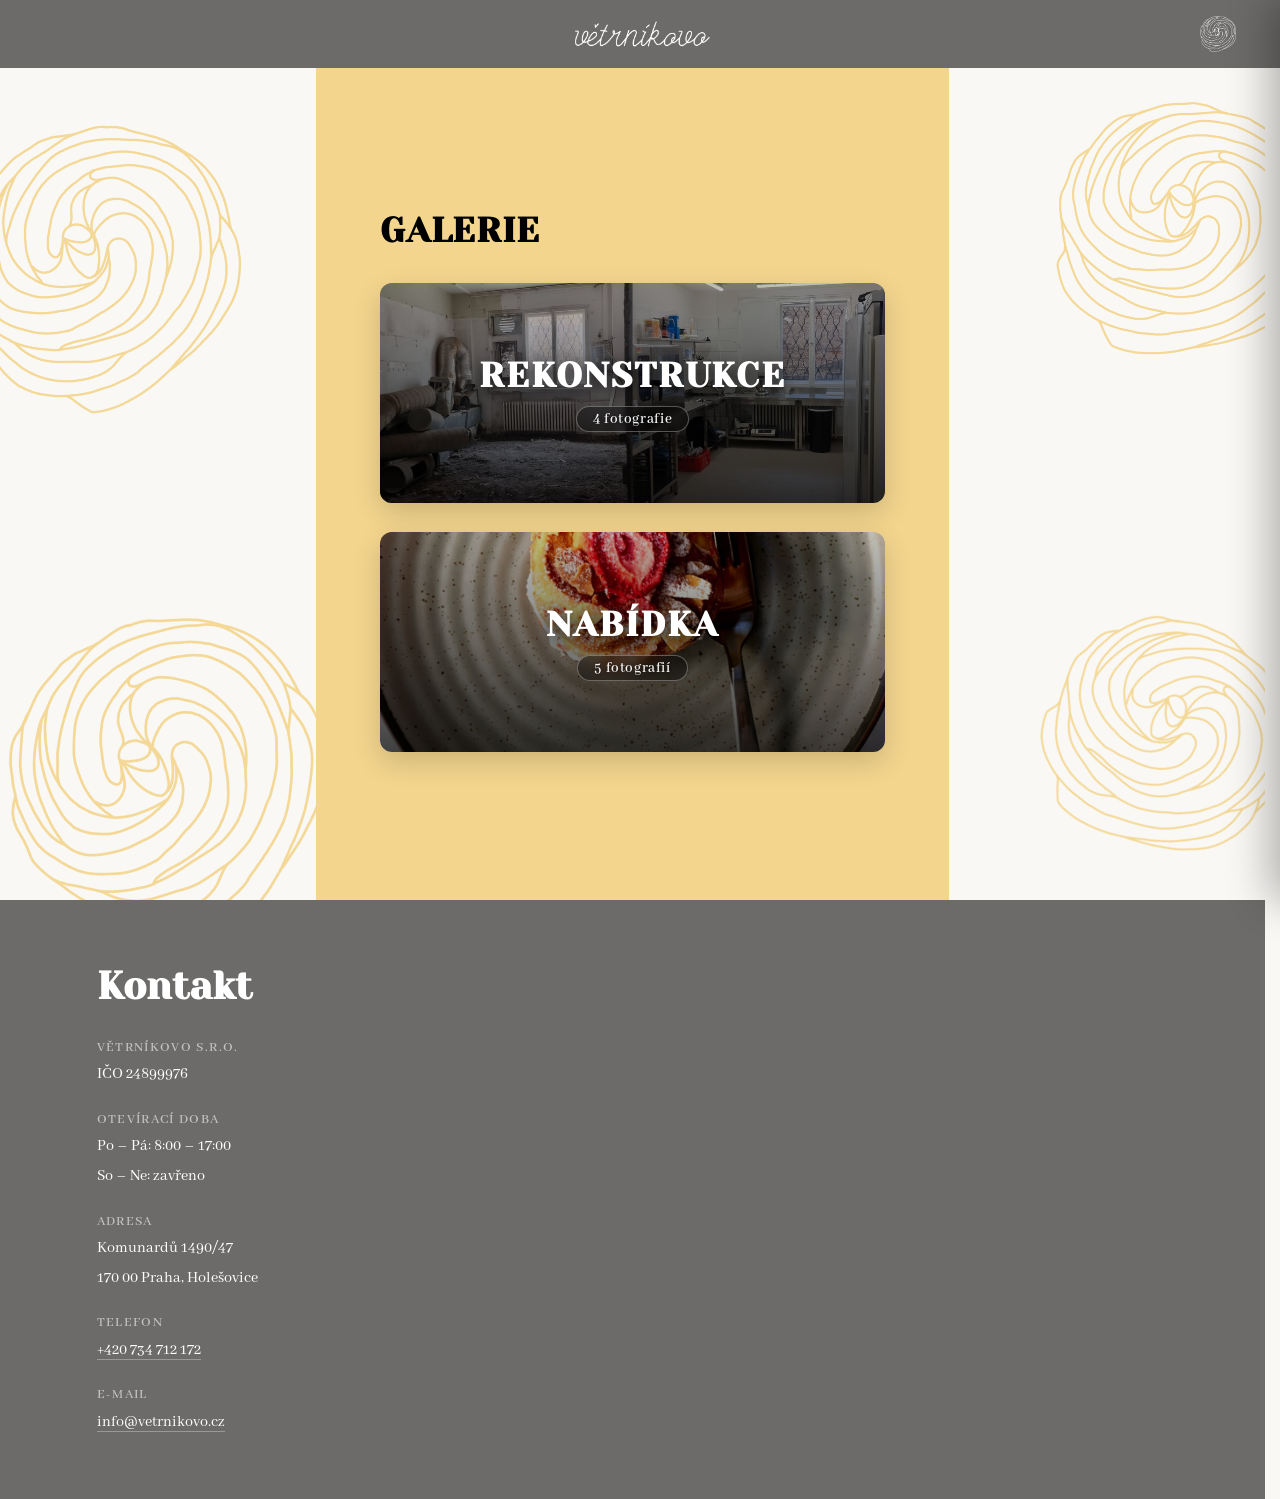
==== galerie.html @ cf52dad6 "galerie" ====
<!DOCTYPE html>
<html lang="cs">

<head>
    <meta charset="UTF-8">
    <meta name="viewport" content="width=device-width, initial-scale=1.0">
    <title>Galerie | Větrníkovo</title>
    <meta name="description" content="Galerie bistro-cukrárny Větrníkovo.">
    <link rel="canonical" href="https://vetrnikovo.cz/galerie">

    <!-- Open Graph / Facebook / WhatsApp -->
    <meta property="og:type" content="website">
    <meta property="og:url" content="https://vetrnikovo.cz/galerie">
    <meta property="og:title" content="Galerie | Větrníkovo">
    <meta property="og:description" content="Galerie bistro-cukrárny Větrníkovo.">
    <meta property="og:image" content="https://vetrnikovo.cz/photos/card.jpg">
    <meta property="og:locale" content="cs_CZ">
    <meta property="og:site_name" content="Větrníkovo">

    <!-- Twitter -->
    <meta name="twitter:card" content="summary_large_image">
    <meta name="twitter:url" content="https://vetrnikovo.cz/galerie">
    <meta name="twitter:title" content="Galerie | Větrníkovo">
    <meta name="twitter:description" content="Galerie bistro-cukrárny Větrníkovo.">
    <meta name="twitter:image" content="https://vetrnikovo.cz/photos/card.jpg">

    <!-- Favicon -->
    <link rel="icon" type="image/png" href="photos/logo-white.png" media="(prefers-color-scheme: dark)">
    <link rel="icon" type="image/png" href="photos/logo-yellow.png" media="(prefers-color-scheme: light)">
    <link rel="icon" type="image/x-icon" href="favicon.ico">
    <link rel="apple-touch-icon" sizes="180x180" href="photos/apple-touch-icon.png">

    <link rel="preconnect" href="https://fonts.googleapis.com">
    <link rel="preconnect" href="https://fonts.gstatic.com" crossorigin>
    <link
        href="https://fonts.googleapis.com/css2?family=Yeseva+One&family=Abhaya+Libre:wght@400;500;600;700&display=swap"
        rel="stylesheet">
    <link rel="stylesheet" href="style.css?v=6">
</head>

<body>

    <!-- Top bar -->
    <header class="top-bar" id="top-bar">
        <div class="top-bar__spacer"></div>
        <a href="/" class="top-bar__logo">
            <img src="photos/vetrnikovo-white.png" alt="Větrníkovo logo" class="top-bar__logo-img">
        </a>
        <button class="hamburger" id="hamburger-btn" aria-label="Otevřít menu" aria-expanded="false">
            <img src="photos/logo-white.png" alt="" class="hamburger__icon">
        </button>
    </header>

    <!-- Overlay -->
    <div class="menu-overlay" id="menu-overlay"></div>

    <!-- Slide-in menu -->
    <nav class="slide-menu" id="slide-menu" aria-label="Hlavní navigace">
        <button class="slide-menu__close" id="menu-close-btn" aria-label="Zavřít menu">
            <span>&times;</span>
        </button>
        <ul class="slide-menu__list">
            <li class="slide-menu__item"><a href="/" class="slide-menu__link">Úvod</a></li>
            <li class="slide-menu__item"><a href="/#eventy" class="slide-menu__link">Eventy</a></li>
            <li class="slide-menu__item"><a href="/o-nas" class="slide-menu__link">O nás</a></li>
            <li class="slide-menu__item"><a href="/galerie" class="slide-menu__link">Galerie</a></li>
            <li class="slide-menu__item"><a href="#kontakt" class="slide-menu__link">Kontakt</a></li>
        </ul>
    </nav>

    <!-- Main content -->
    <main>

        <!-- Story Section -->
        <section class="about-story" id="galerie">
            <!-- Left decorative column -->
            <div class="about-story__side about-story__side--left">
                <img src="photos/logo-yellow-light.png" alt="" class="about-story__deco about-story__deco--1"
                    aria-hidden="true">
                <img src="photos/logo-yellow-light.png" alt="" class="about-story__deco about-story__deco--3"
                    aria-hidden="true">
            </div>

            <!-- Center column -->
            <div class="about-story__center">
                <div class="about-story__content about-story__content--gallery">
                    <h1 class="about-story__heading">Galerie</h1>

                    <div class="gallery-albums">
                        <!-- Album: Rekonstrukce -->
                        <article class="gallery-album" data-album="rekonstrukce" tabindex="0" role="button"
                            aria-label="Otevřít galerii: Rekonstrukce">
                            <div class="gallery-album__media">
                                <img src="photos/rekonstrukce/rekonstrukce-1.jpg" alt="Rekonstrukce"
                                    class="gallery-album__bg" loading="lazy">
                            </div>
                            <div class="gallery-album__overlay"></div>
                            <div class="gallery-album__content">
                                <h2 class="gallery-album__title">Rekonstrukce</h2>
                                <span class="gallery-album__badge">4 fotografie</span>
                            </div>

                            <!-- Fotografie pro lightbox -->
                            <div class="gallery-album__items" hidden>
                                <img src="photos/rekonstrukce/rekonstrukce-1.jpg"
                                    alt="Rekonstrukce kuchyně – před a po">
                                <img src="photos/rekonstrukce/rekonstrukce-2.jpg" alt="Rekonstrukce zázemí – před a po">
                                <img src="photos/rekonstrukce/rekonstrukce-3.jpg"
                                    alt="Rekonstrukce prodejny – před a po">
                                <img src="photos/rekonstrukce/rekonstrukce-4.jpg"
                                    alt="Rekonstrukce interiéru – před a po">
                            </div>
                        </article>

                        <!-- Album: Nabídka -->
                        <article class="gallery-album" data-album="nabidka" tabindex="0" role="button"
                            aria-label="Otevřít galerii: Nabídka">
                            <div class="gallery-album__media">
                                <img src="photos/nabidka/nabidka-1.jpeg" alt="Nabídka větrníků"
                                    class="gallery-album__bg" loading="lazy">
                            </div>
                            <div class="gallery-album__overlay"></div>
                            <div class="gallery-album__content">
                                <h2 class="gallery-album__title">Nabídka</h2>
                                <span class="gallery-album__badge">5 fotografií</span>
                            </div>

                            <!-- Fotografie pro lightbox -->
                            <div class="gallery-album__items" hidden>
                                <img src="photos/nabidka/nabidka-1.jpeg" alt="Jahodový větrník s mandlemi">
                                <img src="photos/nabidka/nabidka-2.jpeg" alt="Větrník s krémovou polevou">
                                <img src="photos/nabidka/nabidka-3.jpeg" alt="Pistáciový a karamelový větrník">
                                <img src="photos/nabidka/nabidka-4.jpeg" alt="Čokoládovo-banánový větrník">
                                <img src="photos/nabidka/nabidka-5.jpeg"
                                    alt="Slaný snídaňový větrník s vejcem a slaninou">
                            </div>
                        </article>
                    </div>
                </div>
            </div>

            <!-- Right decorative column -->
            <div class="about-story__side about-story__side--right">
                <img src="photos/logo-yellow-light.png" alt="" class="about-story__deco about-story__deco--4"
                    aria-hidden="true">
                <img src="photos/logo-yellow-light.png" alt="" class="about-story__deco about-story__deco--6"
                    aria-hidden="true">
            </div>
        </section>

        <!-- Contact section -->
        <section class="contact" id="kontakt">
            <div class="contact__inner">
                <div class="contact__info">
                    <h2 class="contact__title">Kontakt</h2>

                    <div class="contact__block">
                        <h3 class="contact__label">Větrníkovo s.r.o.</h3>
                        <p>IČO 24899976</p>
                    </div>

                    <div class="contact__block">
                        <h3 class="contact__label">Otevírací doba</h3>
                        <p>Po – Pá: 8:00 – 17:00</p>
                        <p>So – Ne: zavřeno</p>
                    </div>

                    <div class="contact__block">
                        <h3 class="contact__label">Adresa</h3>
                        <p>Komunardů 1490/47</p>
                        <p>170 00 Praha, Holešovice</p>
                    </div>

                    <div class="contact__block">
                        <h3 class="contact__label">Telefon</h3>
                        <p><a href="tel:+420734712172" class="contact__link">+420 734 712 172</a></p>
                    </div>

                    <div class="contact__block">
                        <h3 class="contact__label">E-mail</h3>
                        <p><a href="mailto:info@vetrnikovo.cz" class="contact__link">info@vetrnikovo.cz</a></p>
                    </div>
                </div>

                <div class="contact__map">
                    <iframe
                        src="https://www.google.com/maps?q=V%C4%9Btrn%C3%ADkovo,+Komunard%C5%AF+1490/47,+Praha&output=embed"
                        width="100%" height="100%" style="border:0;" allowfullscreen="" loading="lazy"
                        referrerpolicy="no-referrer-when-downgrade" title="Větrníkovo na mapě">
                    </iframe>
                </div>
            </div>
        </section>

    </main>

    <!-- Lightbox Modal -->
    <div class="lightbox" id="lightbox" role="dialog" aria-modal="true" aria-label="Galerie fotografií">
        <button class="lightbox__close" id="lightbox-close" aria-label="Zavřít">&times;</button>
        <button class="lightbox__arrow lightbox__arrow--prev" id="lightbox-prev" aria-label="Předchozí">&#8249;</button>
        <div class="lightbox__content">
            <div class="lightbox__stage">
                <img class="lightbox__img" id="lightbox-img" src="" alt="">
            </div>
            <div class="lightbox__thumbs" id="lightbox-thumbs" aria-label="Miniatury fotek v galerii"></div>
        </div>
        <button class="lightbox__arrow lightbox__arrow--next" id="lightbox-next" aria-label="Další">&#8250;</button>
    </div>

    <script src="main.js" defer></script>
</body>

</html>
---- style.css ----
/* ===========================
   Reset & Base
   =========================== */
*,
*::before,
*::after {
    margin: 0;
    padding: 0;
    box-sizing: border-box;
}

html {
    scroll-behavior: smooth;
    scrollbar-gutter: stable;
}

body {
    font-family: 'Abhaya Libre', serif;
    color: #000000;
    background-color: #faf8f5;
    overflow-x: hidden;
}

/* ===========================
   Top Bar
   =========================== */
.top-bar {
    position: fixed;
    top: 0;
    left: 0;
    width: 100%;
    z-index: 100;
    display: flex;
    align-items: center;
    justify-content: space-between;
    padding: 12px 40px;
    background-color: #6C6B69;
    transition: background-color 0.3s ease;
}

.top-bar__spacer {
    width: 44px;
    flex-shrink: 0;
}

.top-bar__logo {
    display: flex;
    align-items: center;
    text-decoration: none;
}

.top-bar__logo-img {
    height: 36px;
    width: auto;
    transition: opacity 0.3s ease;
}

.top-bar__logo-img:hover {
    opacity: 0.85;
}

/* ===========================
   Hamburger Button (icon)
   =========================== */
.hamburger {
    background: none;
    border: none;
    cursor: pointer;
    display: flex;
    align-items: center;
    justify-content: center;
    padding: 4px;
    z-index: 110;
    transition: transform 0.3s ease, opacity 0.3s ease;
}

.hamburger:hover {
    transform: scale(1.08);
    opacity: 0.85;
}

.hamburger__icon {
    height: 36px;
    width: auto;
    display: block;
    filter: brightness(0) invert(1);
}

/* ===========================
   Menu Overlay
   =========================== */
.menu-overlay {
    position: fixed;
    inset: 0;
    background: rgba(0, 0, 0, 0.5);
    backdrop-filter: blur(4px);
    -webkit-backdrop-filter: blur(4px);
    z-index: 150;
    opacity: 0;
    visibility: hidden;
    transition: opacity 0.4s ease, visibility 0.4s ease;
}

.menu-overlay.is-visible {
    opacity: 1;
    visibility: visible;
}

/* ===========================
   Slide Menu
   =========================== */
.slide-menu {
    position: fixed;
    top: 0;
    right: 0;
    width: 380px;
    max-width: 85vw;
    height: 100vh;
    height: 100dvh;
    z-index: 200;
    background: linear-gradient(160deg, #1a1a1a 0%, #2a2218 100%);
    transform: translateX(100%);
    transition: transform 0.45s cubic-bezier(0.4, 0, 0.2, 1);
    display: flex;
    flex-direction: column;
    justify-content: center;
    padding: 80px 50px;
    box-shadow: -10px 0 40px rgba(0, 0, 0, 0.3);
}

.slide-menu.is-open {
    transform: translateX(0);
}

/* Close button */
.slide-menu__close {
    position: absolute;
    top: 24px;
    right: 28px;
    background: none;
    border: none;
    cursor: pointer;
    color: rgba(255, 255, 255, 0.6);
    font-size: 32px;
    line-height: 1;
    padding: 8px;
    transition: color 0.3s ease, transform 0.3s ease;
}

.slide-menu__close:hover {
    color: #d4a843;
    transform: rotate(90deg);
}

/* Menu list */
.slide-menu__list {
    list-style: none;
    display: flex;
    flex-direction: column;
    gap: 8px;
}

.slide-menu__item {
    overflow: hidden;
}

.slide-menu__link {
    display: block;
    font-family: 'Yeseva One', serif;
    font-size: 1.6rem;
    font-weight: 600;
    color: rgba(255, 255, 255, 0.85);
    text-decoration: none;
    padding: 12px 0;
    position: relative;
    transition: color 0.3s ease, transform 0.3s ease;
}

.slide-menu__link::after {
    content: '';
    position: absolute;
    bottom: 4px;
    left: 0;
    width: 0;
    height: 2px;
    background: linear-gradient(90deg, #d4a843, #e8c66a);
    transition: width 0.4s cubic-bezier(0.4, 0, 0.2, 1);
}

.slide-menu__link:hover {
    color: #d4a843;
    transform: translateX(8px);
}

.slide-menu__link:hover::after {
    width: 40px;
}

/* Staggered animation for menu items */
.slide-menu.is-open .slide-menu__item:nth-child(1) .slide-menu__link {
    animation: slideIn 0.4s 0.1s both;
}

.slide-menu.is-open .slide-menu__item:nth-child(2) .slide-menu__link {
    animation: slideIn 0.4s 0.17s both;
}

.slide-menu.is-open .slide-menu__item:nth-child(3) .slide-menu__link {
    animation: slideIn 0.4s 0.24s both;
}

.slide-menu.is-open .slide-menu__item:nth-child(4) .slide-menu__link {
    animation: slideIn 0.4s 0.31s both;
}

.slide-menu.is-open .slide-menu__item:nth-child(5) .slide-menu__link {
    animation: slideIn 0.4s 0.38s both;
}

@keyframes slideIn {
    from {
        opacity: 0;
        transform: translateX(30px);
    }

    to {
        opacity: 1;
        transform: translateX(0);
    }
}

/* ===========================
   Hero Section
   =========================== */
.hero {
    position: relative;
    width: 100%;
    height: 100vh;
    height: 100dvh;
    display: flex;
    align-items: center;
    justify-content: center;
    background-image: url('photos/background.jpg');
    background-size: cover;
    background-position: center;
    background-repeat: no-repeat;
    overflow: hidden;
}

/* Subtle dark overlay for better contrast */
.hero::before {
    content: '';
    position: absolute;
    inset: 0;
    background: radial-gradient(ellipse at center, rgba(0, 0, 0, 0.15) 0%, rgba(0, 0, 0, 0.35) 100%);
    z-index: 1;
}

.hero__title {
    margin: 0;
    padding: 0;
    display: contents;
}

/* Accessibility / SEO screen-reader only utility */
.sr-only {
    position: absolute;
    width: 1px;
    height: 1px;
    padding: 0;
    margin: -1px;
    overflow: hidden;
    clip: rect(0, 0, 0, 0);
    white-space: nowrap;
    border: 0;
}

.hero__logo {
    position: relative;
    z-index: 2;
    width: clamp(292px, 49vw, 648px);
    height: auto;
    filter: drop-shadow(0 4px 20px rgba(0, 0, 0, 0.25));
    animation: fadeInScale 1.2s cubic-bezier(0.4, 0, 0.2, 1) both;
}

@keyframes fadeInScale {
    from {
        opacity: 0;
        transform: scale(0.9);
    }

    to {
        opacity: 1;
        transform: scale(1);
    }
}

/* ===========================
   Ticker Strip
   =========================== */
.ticker {
    background-color: #6C6B69;
    overflow: hidden;
    white-space: nowrap;
    padding: 12px 0;
}

.ticker__track {
    display: inline-flex;
    animation: tickerScroll 20s linear infinite;
}

.ticker__text {
    font-family: 'Abhaya Libre', serif;
    font-weight: 500;
    font-size: 0.95rem;
    letter-spacing: 0.15em;
    color: #fff;
    padding: 0 3rem;
}

@keyframes tickerScroll {
    from {
        transform: translateX(0);
    }

    to {
        transform: translateX(-50%);
    }
}

/* ===========================
   Duo Section (Eventy & O nás)
   =========================== */
.duo-section {
    width: 100%;
    height: 100vh;
    height: 100dvh;
    display: flex;
    flex-direction: column;
}

.duo-section__row {
    flex: 1;
    display: flex;
    min-height: 0;
}

.duo-section__text {
    flex: 0 0 50%;
    width: 50%;
    display: flex;
    flex-direction: column;
    justify-content: center;
    padding: 3rem 4rem;
    background-color: #faf8f5;
    position: relative;
    overflow: hidden;
}

.duo-section__bg-logo {
    position: absolute;
    pointer-events: none;
    z-index: 1;
    user-select: none;
    opacity: 0.95;
}

/* Eventy: v horním levém rohu, kouká ven z horního i levého okraje obrazovky */
.duo-section__bg-logo--eventy {
    width: 380px;
    height: auto;
    top: -70px;
    left: -80px;
    transform: rotate(-15deg);
}

/* O nás: v pravém dolním rohu, zakrytá dole sekcí kontakt a kouká z pravého okraje */
.duo-section__bg-logo--onas {
    width: 440px;
    height: auto;
    bottom: -110px;
    right: -60px;
    transform: rotate(38deg);
}

.duo-section__title {
    font-family: 'Yeseva One', serif;
    font-size: 2.8rem;
    font-weight: 700;
    color: #000000;
    margin-bottom: 1rem;
    position: relative;
    z-index: 2;
}

.duo-section__subtitle {
    font-family: 'Abhaya Libre', serif;
    font-size: 1.05rem;
    font-weight: 400;
    line-height: 1.7;
    color: #000000;
    max-width: 420px;
    position: relative;
    z-index: 2;
}

.duo-section__btn {
    display: inline-block;
    align-self: flex-start;
    margin-top: 2rem;
    padding: 12px 32px;
    font-family: 'Abhaya Libre', serif;
    font-size: 0.95rem;
    font-weight: 500;
    letter-spacing: 0.04em;
    color: #000000;
    background-color: transparent;
    border: 1.5px solid #000000;
    border-radius: 50px;
    text-decoration: none;
    position: relative;
    z-index: 2;
    transition: all 0.35s cubic-bezier(0.4, 0, 0.2, 1);
    cursor: pointer;
}

.duo-section__btn:hover {
    background-color: #6C6B69;
    border-color: #6C6B69;
    color: #ffffff;
    transform: translateY(-2px);
    box-shadow: 0 6px 20px rgba(108, 107, 105, 0.25);
}

.duo-section__image {
    flex: 0 0 50%;
    width: 50%;
    overflow: hidden;
    min-height: 0;
}

.duo-section__image img {
    width: 100%;
    height: 100%;
    object-fit: cover;
    display: block;
    transition: transform 0.6s ease;
}

.duo-section__image img:hover {
    transform: scale(1.03);
}

/* ===========================
   Contact Section
   =========================== */
.contact {
    background-color: #6C6B69;
    color: #fff;
    padding: 4rem 0;
}

.contact__inner {
    display: flex;
    gap: 3rem;
    max-width: 1200px;
    margin: 0 auto;
    padding: 0 4rem;
}

.contact__info {
    flex: 1;
    display: flex;
    flex-direction: column;
    gap: 1.5rem;
}

.contact__title {
    font-family: 'Yeseva One', serif;
    font-size: 2.4rem;
    font-weight: 700;
    margin-bottom: 0.5rem;
}

.contact__block {
    display: flex;
    flex-direction: column;
    gap: 0.25rem;
}

.contact__label {
    font-family: 'Abhaya Libre', serif;
    font-size: 0.85rem;
    font-weight: 500;
    letter-spacing: 0.1em;
    text-transform: uppercase;
    color: rgba(255, 255, 255, 0.6);
    margin-bottom: 0.15rem;
}

.contact__block p {
    font-family: 'Abhaya Libre', serif;
    font-size: 1rem;
    font-weight: 300;
    line-height: 1.6;
    color: #fff;
}

.contact__link {
    color: #fff;
    text-decoration: none;
    border-bottom: 1px solid rgba(255, 255, 255, 0.3);
    transition: border-color 0.3s ease;
}

.contact__link:hover {
    border-color: #fff;
}

.contact__map {
    flex: 1;
    min-height: 400px;
    border-radius: 8px;
    overflow: hidden;
}

.contact__map iframe {
    display: block;
    border-radius: 8px;
}

/* ===========================
   About Story Section (O nás page)
   =========================== */
.about-story {
    display: flex;
    width: 100%;
    min-height: 100vh;
    padding-top: 60px;
    /* space for fixed top-bar */
}

.about-story__side {
    flex: 0 0 25%;
    width: 25%;
    background-color: #faf8f5;
    position: relative;
    overflow: hidden;
}

.about-story__center {
    flex: 0 0 50%;
    width: 50%;
    background-color: #F3D58D;
    display: flex;
    align-items: center;
    justify-content: center;
    padding: 5rem 4rem;
}

.about-story__content {
    max-width: 540px;
}

.about-story__heading {
    font-family: 'Yeseva One', serif;
    font-size: 2.2rem;
    font-weight: 700;
    color: #000000;
    margin-bottom: 1.2rem;
    line-height: 1.3;
    text-transform: uppercase;
    letter-spacing: 0.02em;
}

.about-story__heading--sub {
    font-size: 1.6rem;
    margin-top: 2.5rem;
    text-transform: uppercase;
}

.about-story__text {
    font-family: 'Abhaya Libre', serif;
    font-size: 1rem;
    font-weight: 400;
    line-height: 1.8;
    color: #000000;
}

.about-story__cta {
    display: flex;
    justify-content: center;
    margin-top: 2.5rem;
}

.about-story__btn {
    display: inline-flex;
    align-items: center;
    gap: 0.6rem;
    padding: 13px 34px;
    font-family: 'Abhaya Libre', serif;
    font-size: 1.05rem;
    font-weight: 600;
    letter-spacing: 0.04em;
    color: #000000;
    background-color: transparent;
    border: 1.5px solid #000000;
    border-radius: 50px;
    text-decoration: none;
    transition: all 0.35s cubic-bezier(0.4, 0, 0.2, 1);
    cursor: pointer;
}

.about-story__btn:hover {
    background-color: #6C6B69;
    border-color: #6C6B69;
    color: #ffffff;
    transform: translateY(-2px);
    box-shadow: 0 6px 20px rgba(108, 107, 105, 0.25);
}

/* Decorative scattered logos */
.about-story__deco {
    position: absolute;
    pointer-events: none;
    user-select: none;
    opacity: 0.9;
    z-index: 1;
}

/* Left column logos */
.about-story__deco--1 {
    width: 280px;
    height: auto;
    top: 8%;
    left: -40px;
    transform: rotate(-18deg);
}

.about-story__deco--2 {
    width: 220px;
    height: auto;
    top: 48%;
    right: -30px;
    transform: rotate(25deg);
}

.about-story__deco--3 {
    width: 320px;
    height: auto;
    bottom: -40px;
    left: 10px;
    transform: rotate(-35deg);
}

/* Right column logos */
.about-story__deco--4 {
    width: 260px;
    height: auto;
    top: 5%;
    right: -50px;
    transform: rotate(12deg);
}

.about-story__deco--5 {
    width: 300px;
    height: auto;
    top: 45%;
    left: -60px;
    transform: rotate(-22deg);
}

.about-story__deco--6 {
    width: 240px;
    height: auto;
    bottom: 5%;
    right: -20px;
    transform: rotate(38deg);
}

/* ===========================
   Gallery Page Albums (Galerie page)
   =========================== */
.about-story__content--gallery {
    width: 100%;
    max-width: 560px;
}

.gallery-albums {
    display: flex;
    flex-direction: column;
    gap: 1.8rem;
    margin-top: 1.8rem;
    width: 100%;
}

.gallery-album {
    position: relative;
    width: 100%;
    height: 220px;
    border-radius: 12px;
    overflow: hidden;
    cursor: pointer;
    box-shadow: 0 10px 28px rgba(0, 0, 0, 0.16);
    transition: transform 0.4s cubic-bezier(0.22, 1, 0.36, 1), box-shadow 0.4s ease;
    user-select: none;
    outline: none;
    display: block;
}

.gallery-album:hover,
.gallery-album:focus-visible {
    transform: translateY(-4px) scale(1.01);
    box-shadow: 0 16px 36px rgba(0, 0, 0, 0.26);
}

.gallery-album:focus-visible {
    box-shadow: 0 0 0 3px #ffffff, 0 16px 36px rgba(0, 0, 0, 0.3);
}

.gallery-album__media {
    position: absolute;
    inset: 0;
    width: 100%;
    height: 100%;
    overflow: hidden;
}

.gallery-album__bg {
    width: 100%;
    height: 100%;
    object-fit: cover;
    object-position: center;
    display: block;
    transition: transform 0.6s cubic-bezier(0.22, 1, 0.36, 1);
}

.gallery-album:hover .gallery-album__bg,
.gallery-album:focus-visible .gallery-album__bg {
    transform: scale(1.08);
}

.gallery-album__overlay {
    position: absolute;
    inset: 0;
    background: linear-gradient(
        180deg,
        rgba(0, 0, 0, 0.25) 0%,
        rgba(0, 0, 0, 0.55) 60%,
        rgba(0, 0, 0, 0.75) 100%
    );
    transition: background 0.35s ease;
}

.gallery-album:hover .gallery-album__overlay,
.gallery-album:focus-visible .gallery-album__overlay {
    background: linear-gradient(
        180deg,
        rgba(0, 0, 0, 0.15) 0%,
        rgba(0, 0, 0, 0.45) 55%,
        rgba(0, 0, 0, 0.8) 100%
    );
}

.gallery-album__content {
    position: absolute;
    inset: 0;
    display: flex;
    flex-direction: column;
    align-items: center;
    justify-content: center;
    padding: 1.5rem;
    text-align: center;
    z-index: 2;
    gap: 0.6rem;
}

.gallery-album__title {
    font-family: 'Yeseva One', serif;
    font-size: 2.2rem;
    font-weight: 700;
    color: #ffffff;
    text-transform: uppercase;
    letter-spacing: 0.05em;
    line-height: 1.2;
    margin: 0;
    text-shadow: 0 3px 16px rgba(0, 0, 0, 0.8);
    transition: transform 0.35s ease;
}

.gallery-album:hover .gallery-album__title {
    transform: scale(1.04);
}

.gallery-album__badge {
    display: inline-block;
    font-family: 'Abhaya Libre', serif;
    font-size: 0.95rem;
    font-weight: 600;
    color: rgba(255, 255, 255, 0.95);
    background: rgba(0, 0, 0, 0.4);
    backdrop-filter: blur(4px);
    -webkit-backdrop-filter: blur(4px);
    border: 1px solid rgba(255, 255, 255, 0.3);
    padding: 3px 16px;
    border-radius: 20px;
    letter-spacing: 0.04em;
    text-shadow: 0 1px 4px rgba(0, 0, 0, 0.5);
    transition: background 0.3s ease, border-color 0.3s ease;
}

.gallery-album:hover .gallery-album__badge {
    background: rgba(255, 255, 255, 0.25);
    border-color: rgba(255, 255, 255, 0.65);
}

/* ===========================
   About Gallery Section (O nás page)
   =========================== */
.about-gallery {
    background-color: #6C6B69;
    padding: 4rem 1.5rem;
}

.about-gallery__grid {
    display: flex;
    gap: 1.5rem;
}

.about-gallery__item {
    flex: 1;
    overflow: hidden;
    cursor: pointer;
}

.about-gallery__item img {
    width: 100%;
    height: 100%;
    object-fit: cover;
    display: block;
    transition: transform 0.5s ease;
}

.about-gallery__item img:hover {
    transform: scale(1.04);
}

/* ===========================
   Lightbox Modal
   =========================== */
.lightbox {
    position: fixed;
    inset: 0;
    z-index: 500;
    background: rgba(0, 0, 0, 0.92);
    display: flex;
    align-items: center;
    justify-content: center;
    opacity: 0;
    visibility: hidden;
    transition: opacity 0.35s ease, visibility 0.35s ease;
    overflow: hidden;
    overscroll-behavior: contain;
    touch-action: none;
    -webkit-user-select: none;
    user-select: none;
}

.lightbox.is-open {
    opacity: 1;
    visibility: visible;
}

.lightbox__content {
    display: flex;
    flex-direction: column;
    align-items: center;
    justify-content: center;
    gap: 1.25rem;
    max-width: 90vw;
    max-height: 92vh;
    z-index: 505;
    position: relative;
    touch-action: none;
    -webkit-user-select: none;
    user-select: none;
}

.lightbox__stage {
    display: flex;
    align-items: center;
    justify-content: center;
    max-width: 100%;
    max-height: calc(86vh - 90px);
    touch-action: none;
}

.lightbox__img {
    max-width: 82vw;
    max-height: calc(86vh - 90px);
    object-fit: contain;
    display: block;
    border-radius: 4px;
    box-shadow: 0 12px 40px rgba(0, 0, 0, 0.65);
    transition: opacity 0.25s ease;
    touch-action: none;
    -webkit-user-select: none;
    user-select: none;
    -webkit-touch-callout: none;
}

/* Lightbox thumbnail strip */
.lightbox__thumbs {
    display: flex;
    align-items: center;
    justify-content: center;
    gap: 0.75rem;
    padding: 6px 12px;
    max-width: 100%;
    overflow-x: auto;
    overscroll-behavior: contain;
    touch-action: pan-x;
    -webkit-overflow-scrolling: touch;
    scrollbar-width: thin;
    scrollbar-color: rgba(255, 255, 255, 0.3) transparent;
}

.lightbox__thumbs::-webkit-scrollbar {
    height: 4px;
}

.lightbox__thumbs::-webkit-scrollbar-thumb {
    background: rgba(255, 255, 255, 0.3);
    border-radius: 4px;
}

.lightbox__thumb {
    position: relative;
    height: 58px;
    width: auto;
    aspect-ratio: 1 / 1;
    flex: 0 0 auto;
    padding: 0;
    border: 2px solid transparent;
    border-radius: 6px;
    overflow: hidden;
    background: rgba(255, 255, 255, 0.1);
    cursor: pointer;
    opacity: 0.45;
    filter: brightness(0.75);
    transition: opacity 0.25s ease, filter 0.25s ease, border-color 0.25s ease, transform 0.25s ease, box-shadow 0.25s ease;
    outline: none;
    touch-action: manipulation;
    -webkit-tap-highlight-color: transparent;
    -webkit-user-select: none;
    user-select: none;
}

.lightbox__thumb img {
    width: 100%;
    height: 100%;
    object-fit: cover;
    display: block;
    pointer-events: none;
}

.lightbox__thumb:hover {
    opacity: 0.85;
    filter: brightness(0.95);
    transform: translateY(-2px);
    border-color: rgba(255, 255, 255, 0.4);
}

.lightbox__thumb.is-active,
.lightbox__thumb[aria-current="true"] {
    opacity: 1;
    filter: brightness(1);
    border-color: #ffffff;
    box-shadow: 0 0 12px rgba(255, 255, 255, 0.45), 0 4px 12px rgba(0, 0, 0, 0.5);
    transform: scale(1.06);
}

.lightbox__thumb:focus-visible {
    border-color: #ffffff;
    box-shadow: 0 0 0 2px rgba(255, 255, 255, 0.8);
}

.lightbox__close {
    position: absolute;
    top: 24px;
    right: 28px;
    background: none;
    border: none;
    color: rgba(255, 255, 255, 0.7);
    font-size: 36px;
    line-height: 1;
    cursor: pointer;
    padding: 8px;
    transition: color 0.3s ease, transform 0.3s ease;
    z-index: 510;
    touch-action: manipulation;
    -webkit-tap-highlight-color: transparent;
    -webkit-user-select: none;
    user-select: none;
}

.lightbox__close:hover {
    color: #fff;
    transform: scale(1.15);
}

.lightbox__arrow {
    position: absolute;
    top: 50%;
    transform: translateY(-50%);
    background: none;
    border: none;
    color: rgba(255, 255, 255, 0.6);
    font-size: 48px;
    cursor: pointer;
    padding: 16px;
    transition: color 0.3s ease, transform 0.3s ease;
    z-index: 510;
    user-select: none;
    -webkit-user-select: none;
    -webkit-touch-callout: none;
    -webkit-tap-highlight-color: transparent;
    touch-action: manipulation;
}

.lightbox__arrow:hover {
    color: #fff;
}

.lightbox__arrow--prev {
    left: 16px;
}

.lightbox__arrow--prev:hover {
    transform: translateY(-50%) translateX(-4px);
}

.lightbox__arrow--next {
    right: 16px;
}

.lightbox__arrow--next:hover {
    transform: translateY(-50%) translateX(4px);
}

/* ===========================
   Responsive – Mobile
   =========================== */
@media (max-width: 768px) {
    .top-bar {
        padding: 12px 20px;
    }

    .top-bar__logo-img {
        height: 28px;
    }

    .slide-menu {
        width: 100vw;
        max-width: 100vw;
        padding: 80px 36px;
    }

    .slide-menu__link {
        font-size: 1.35rem;
    }

    .hero__logo {
        width: clamp(227px, 81vw, 454px);
    }

    /* Duo section mobile */
    .duo-section {
        height: auto;
    }

    .duo-section__row {
        flex-direction: column;
    }

    /* On mobile: image first, text second for both rows */
    .duo-section__row .duo-section__text {
        order: 2;
    }

    .duo-section__row .duo-section__image {
        order: 1;
    }

    .duo-section__text,
    .duo-section__image {
        flex: 0 0 100%;
        width: 100%;
    }

    .duo-section__image {
        min-height: 250px;
    }

    .duo-section__text {
        padding: 2.5rem 2rem;
    }

    .duo-section__title {
        font-size: 2rem;
    }

    .duo-section__subtitle {
        font-size: 0.95rem;
    }

    .duo-section__bg-logo--eventy {
        width: 250px;
        top: -45px;
        left: -45px;
    }

    .duo-section__bg-logo--onas {
        width: 270px;
        bottom: -65px;
        right: -35px;
    }

    .duo-section__btn {
        margin-top: 1.4rem;
        padding: 10px 26px;
        font-size: 0.88rem;
    }

    /* Contact mobile */
    .contact {
        padding: 3rem 0;
    }

    .contact__inner {
        flex-direction: column;
        padding: 0 2rem;
        gap: 2rem;
    }

    .contact__info {
        gap: 1.2rem;
    }

    .contact__title {
        font-size: 2rem;
        margin-bottom: 0.25rem;
    }

    .contact__label {
        font-size: 0.8rem;
    }

    .contact__block p {
        font-size: 0.95rem;
    }

    .contact__map {
        min-height: 300px;
        border-radius: 6px;
    }

    /* About Story mobile */
    .about-story {
        flex-direction: column;
        padding-top: 60px;
        min-height: auto;
        background-color: #F3D58D;
    }

    .about-story__side {
        display: none;
    }

    .about-story__center {
        flex: 1 1 auto;
        width: 100%;
        padding: 3rem 2rem;
        background-color: #F3D58D;
    }

    .about-story__heading {
        font-size: 1.7rem;
    }

    .about-story__heading--sub {
        font-size: 1.3rem;
        margin-top: 2rem;
    }

    .about-story__text {
        font-size: 0.95rem;
    }

    /* About Gallery mobile */
    .about-gallery {
        padding: 2rem 1.5rem;
    }

    .about-gallery__grid {
        flex-direction: column;
        gap: 1rem;
    }

    /* Lightbox mobile */
    .lightbox {
        padding: 12px;
    }

    .lightbox__content {
        max-width: 95vw;
        max-height: 94vh;
        gap: 0.85rem;
    }

    .lightbox__stage {
        max-height: calc(76vh - 60px);
    }

    .lightbox__img {
        max-width: 92vw;
        max-height: calc(76vh - 60px);
    }

    .lightbox__thumbs {
        gap: 0.5rem;
        padding: 4px 6px;
        max-width: 100%;
    }

    .lightbox__thumb {
        height: 48px;
        width: auto;
    }

    .lightbox__arrow {
        font-size: 38px;
        padding: 8px;
    }

    .lightbox__arrow--prev {
        left: 8px;
    }

    .lightbox__arrow--next {
        right: 8px;
    }

    .lightbox__close {
        top: 14px;
        right: 16px;
        font-size: 32px;
    }

    .gallery-album {
        height: 190px;
    }

    .gallery-album__title {
        font-size: 1.85rem;
    }
}

@media (max-width: 480px) {
    .top-bar {
        padding: 10px 16px;
    }

    .top-bar__logo-img {
        height: 24px;
    }

    .slide-menu {
        padding: 70px 28px;
    }

    .slide-menu__link {
        font-size: 1.2rem;
        padding: 10px 0;
    }

    .duo-section__text {
        padding: 2rem 1.5rem;
    }

    .duo-section__title {
        font-size: 1.7rem;
    }

    .contact {
        padding: 2.5rem 0;
    }

    .contact__inner {
        padding: 0 1.5rem;
        gap: 1.5rem;
    }

    .contact__info {
        gap: 1rem;
    }

    .contact__title {
        font-size: 1.7rem;
    }

    .contact__map {
        min-height: 260px;
    }

    /* About Story small mobile */
    .about-story__center {
        padding: 2.5rem 1.5rem;
    }

    .about-story__heading {
        font-size: 1.5rem;
    }

    .about-story__heading--sub {
        font-size: 1.15rem;
    }

    .lightbox__thumb {
        height: 42px;
        width: auto;
    }

    .gallery-album {
        height: 165px;
    }

    .gallery-album__title {
        font-size: 1.55rem;
    }

    .gallery-album__badge {
        font-size: 0.85rem;
        padding: 2px 12px;
    }
}
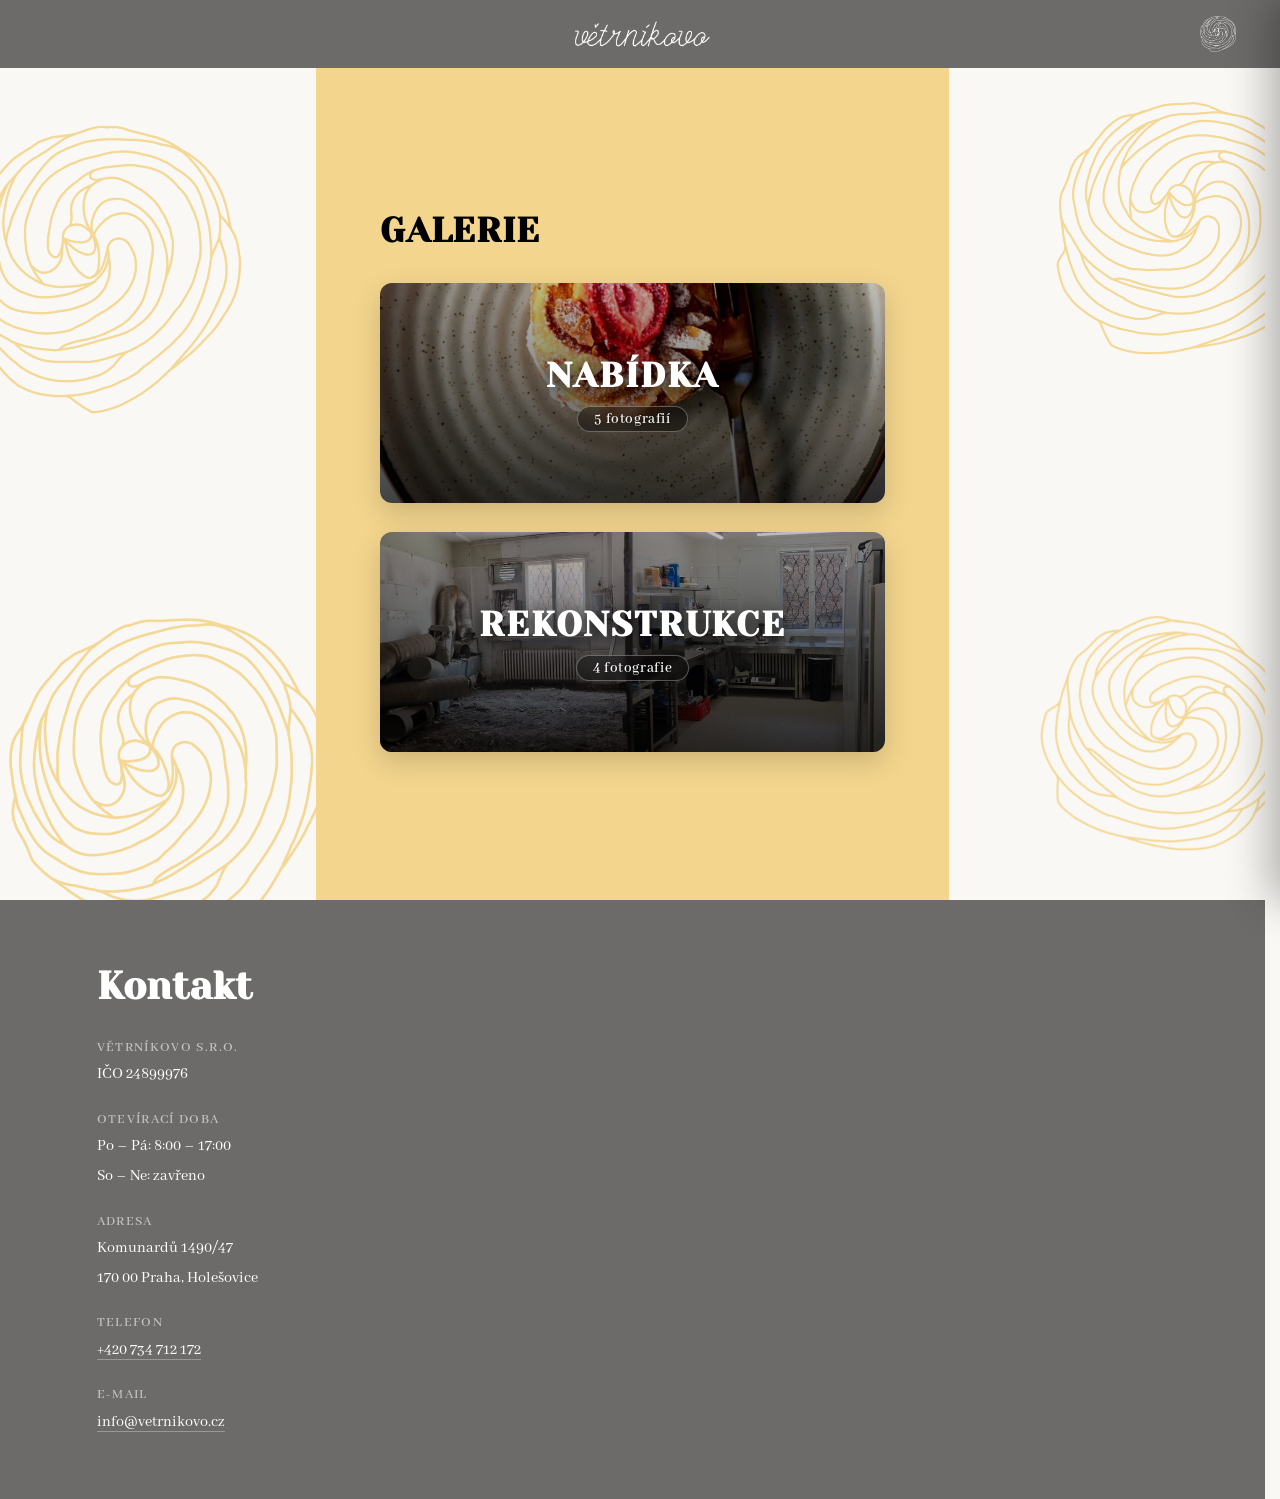
==== commit 6726764b: "automatizace galerie" ====
--- a/galerie.html
+++ b/galerie.html
@@ -86,55 +86,8 @@
                 <div class="about-story__content about-story__content--gallery">
                     <h1 class="about-story__heading">Galerie</h1>
 
-                    <div class="gallery-albums">
-                        <!-- Album: Rekonstrukce -->
-                        <article class="gallery-album" data-album="rekonstrukce" tabindex="0" role="button"
-                            aria-label="Otevřít galerii: Rekonstrukce">
-                            <div class="gallery-album__media">
-                                <img src="photos/rekonstrukce/rekonstrukce-1.jpg" alt="Rekonstrukce"
-                                    class="gallery-album__bg" loading="lazy">
-                            </div>
-                            <div class="gallery-album__overlay"></div>
-                            <div class="gallery-album__content">
-                                <h2 class="gallery-album__title">Rekonstrukce</h2>
-                                <span class="gallery-album__badge">4 fotografie</span>
-                            </div>
-
-                            <!-- Fotografie pro lightbox -->
-                            <div class="gallery-album__items" hidden>
-                                <img src="photos/rekonstrukce/rekonstrukce-1.jpg"
-                                    alt="Rekonstrukce kuchyně – před a po">
-                                <img src="photos/rekonstrukce/rekonstrukce-2.jpg" alt="Rekonstrukce zázemí – před a po">
-                                <img src="photos/rekonstrukce/rekonstrukce-3.jpg"
-                                    alt="Rekonstrukce prodejny – před a po">
-                                <img src="photos/rekonstrukce/rekonstrukce-4.jpg"
-                                    alt="Rekonstrukce interiéru – před a po">
-                            </div>
-                        </article>
-
-                        <!-- Album: Nabídka -->
-                        <article class="gallery-album" data-album="nabidka" tabindex="0" role="button"
-                            aria-label="Otevřít galerii: Nabídka">
-                            <div class="gallery-album__media">
-                                <img src="photos/nabidka/nabidka-1.jpeg" alt="Nabídka větrníků"
-                                    class="gallery-album__bg" loading="lazy">
-                            </div>
-                            <div class="gallery-album__overlay"></div>
-                            <div class="gallery-album__content">
-                                <h2 class="gallery-album__title">Nabídka</h2>
-                                <span class="gallery-album__badge">5 fotografií</span>
-                            </div>
-
-                            <!-- Fotografie pro lightbox -->
-                            <div class="gallery-album__items" hidden>
-                                <img src="photos/nabidka/nabidka-1.jpeg" alt="Jahodový větrník s mandlemi">
-                                <img src="photos/nabidka/nabidka-2.jpeg" alt="Větrník s krémovou polevou">
-                                <img src="photos/nabidka/nabidka-3.jpeg" alt="Pistáciový a karamelový větrník">
-                                <img src="photos/nabidka/nabidka-4.jpeg" alt="Čokoládovo-banánový větrník">
-                                <img src="photos/nabidka/nabidka-5.jpeg"
-                                    alt="Slaný snídaňový větrník s vejcem a slaninou">
-                            </div>
-                        </article>
+                    <div class="gallery-albums" id="gallery-albums">
+                        <!-- Alby se načtou automaticky z photos/gallery.json -->
                     </div>
                 </div>
             </div>
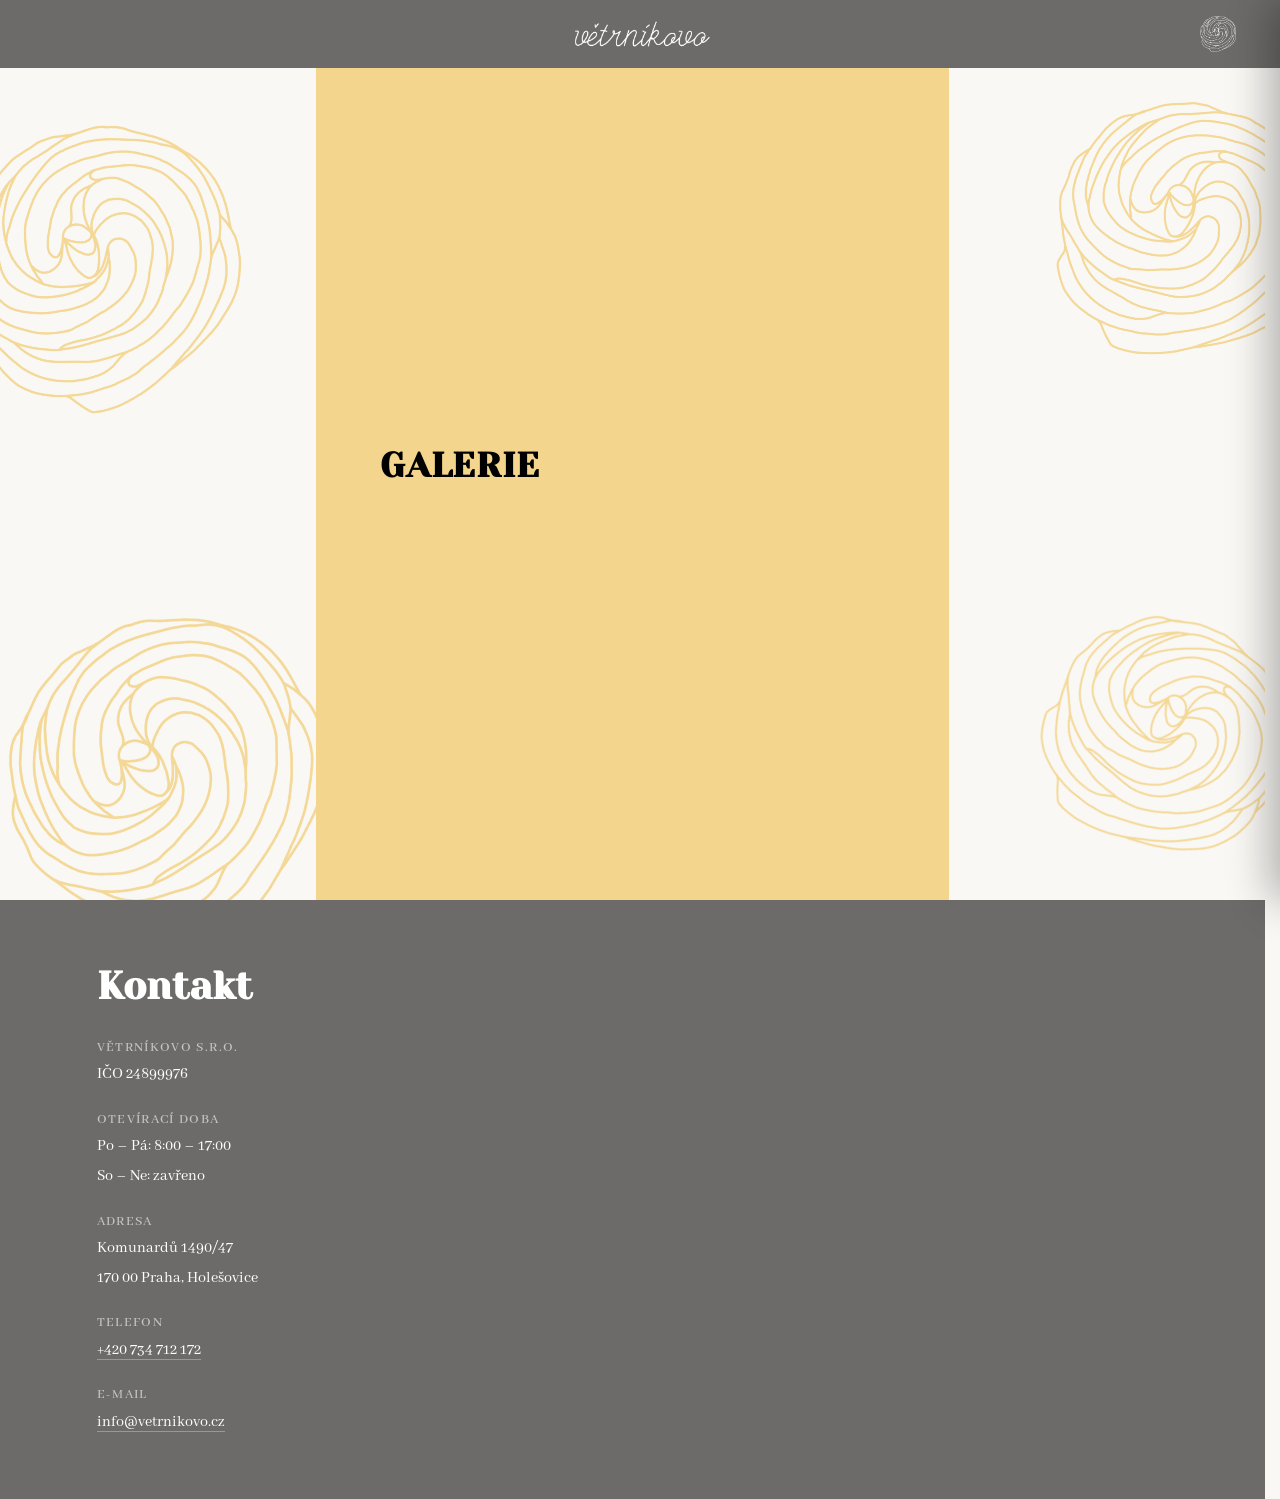
==== commit 27e99c10: "fix" ====
--- a/galerie.html
+++ b/galerie.html
@@ -87,7 +87,9 @@
                     <h1 class="about-story__heading">Galerie</h1>
 
                     <div class="gallery-albums" id="gallery-albums">
-                        <!-- Alby se načtou automaticky z photos/gallery.json -->
+                        <!-- AUTO-GENERATED-GALLERY:START -->
+
+                        <!-- AUTO-GENERATED-GALLERY:END -->
                     </div>
                 </div>
             </div>
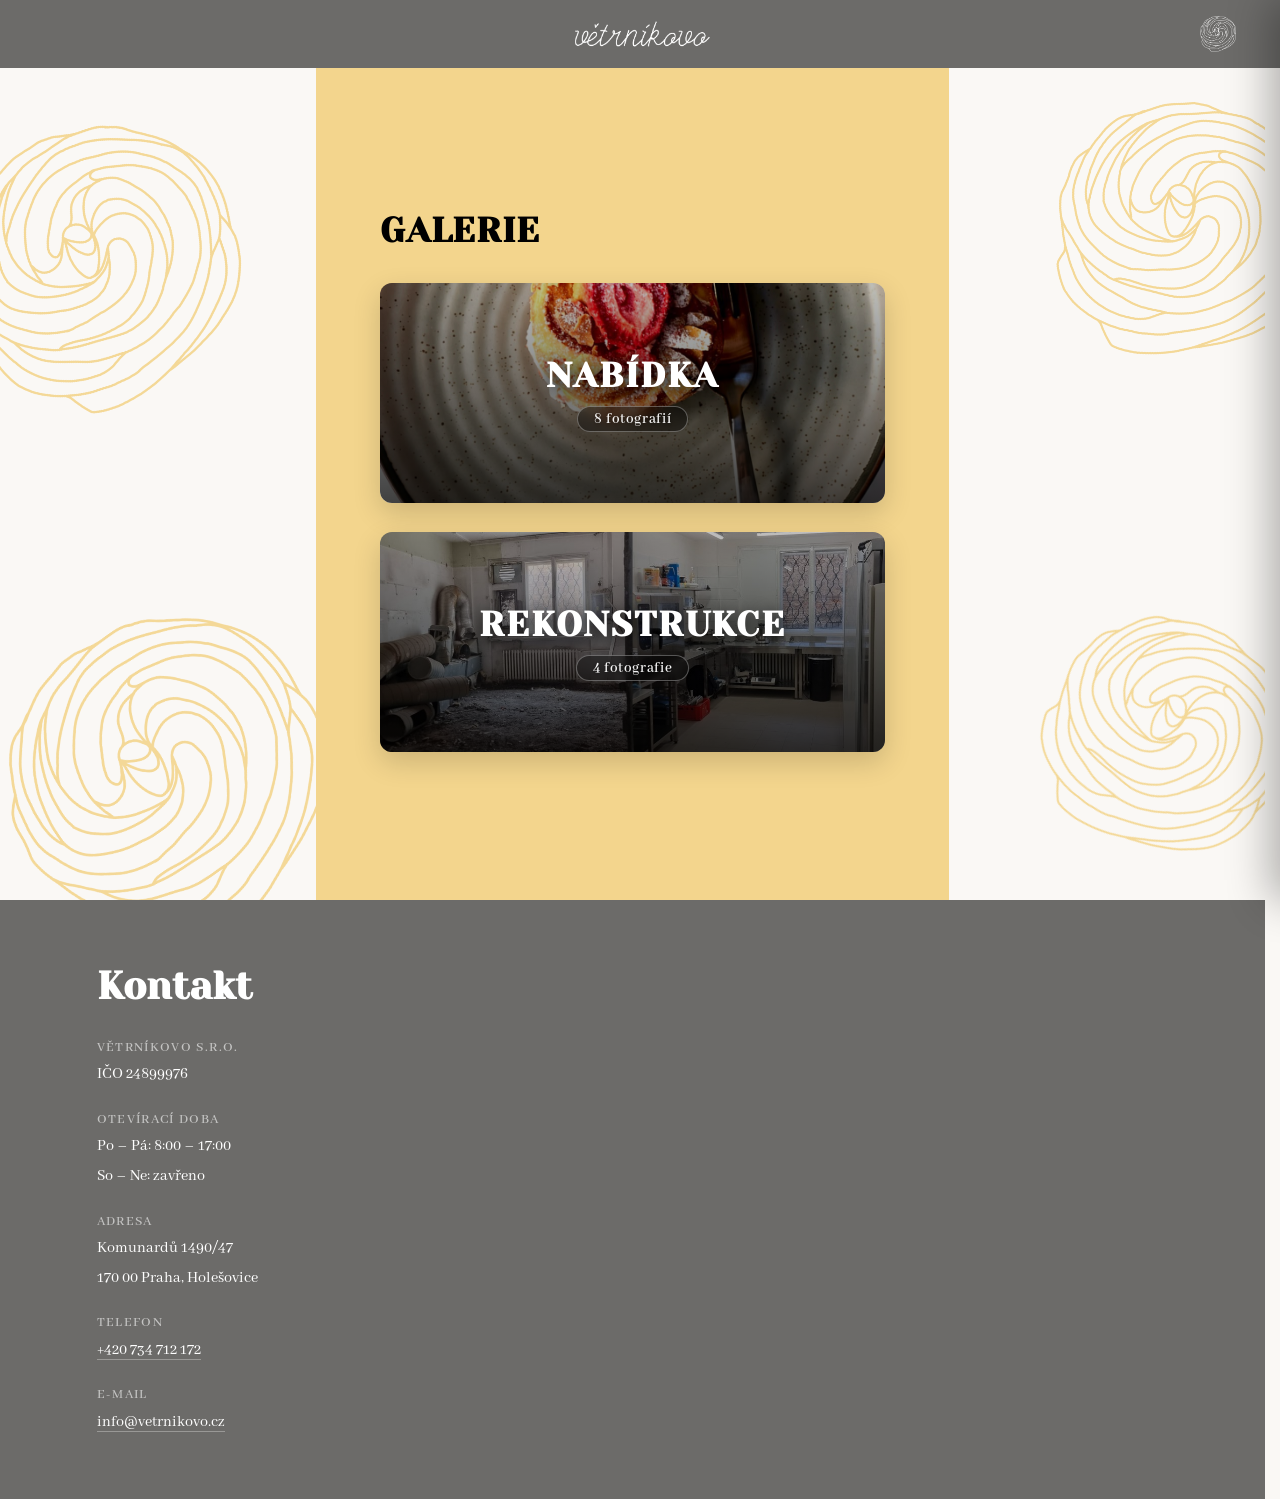
==== commit 2710360f: "galerie" ====
--- a/galerie.html
+++ b/galerie.html
@@ -88,7 +88,51 @@
 
                     <div class="gallery-albums" id="gallery-albums">
                         <!-- AUTO-GENERATED-GALLERY:START -->
-
+                        <!-- Album: Nabídka -->
+                        <article class="gallery-album" data-album="01-nabídka" tabindex="0" role="button"
+                            aria-label="Otevřít galerii: Nabídka">
+                            <div class="gallery-album__media">
+                                <img src="photos/gallery/01-nabídka/01-větrník-jahoda.jpeg" alt="Nabídka" class="gallery-album__bg" loading="lazy">
+                            </div>
+                            <div class="gallery-album__overlay"></div>
+                            <div class="gallery-album__content">
+                                <h2 class="gallery-album__title">Nabídka</h2>
+                                <span class="gallery-album__badge">8 fotografií</span>
+                            </div>
+
+                            <!-- Fotografie pro lightbox -->
+                            <div class="gallery-album__items" hidden>
+                                <img src="photos/gallery/01-nabídka/01-větrník-jahoda.jpeg" alt="Větrník jahoda">
+                                <img src="photos/gallery/01-nabídka/02-větrník-mango.jpeg" alt="Větrník mango">
+                                <img src="photos/gallery/01-nabídka/03.větrník-pistácie-a-klasik.jpeg" alt="Větrník pistácie a klasik">
+                                <img src="photos/gallery/01-nabídka/04-větrník-banán.jpeg" alt="Větrník banán">
+                                <img src="photos/gallery/01-nabídka/05-větrník-lotus.jpeg" alt="Větrník lotus">
+                                <img src="photos/gallery/01-nabídka/06-větrník-vajíčkový.jpeg" alt="Větrník vajíčkový">
+                                <img src="photos/gallery/01-nabídka/07-větrník-roastbeef.jpeg" alt="Větrník roastbeef">
+                                <img src="photos/gallery/01-nabídka/08-větrník-caesar.jpeg" alt="Větrník caesar">
+                            </div>
+                        </article>
+
+                        <!-- Album: Rekonstrukce -->
+                        <article class="gallery-album" data-album="02-rekonstrukce" tabindex="0" role="button"
+                            aria-label="Otevřít galerii: Rekonstrukce">
+                            <div class="gallery-album__media">
+                                <img src="photos/gallery/02-rekonstrukce/01-rekonstrukce-kuchyně.jpg" alt="Rekonstrukce" class="gallery-album__bg" loading="lazy">
+                            </div>
+                            <div class="gallery-album__overlay"></div>
+                            <div class="gallery-album__content">
+                                <h2 class="gallery-album__title">Rekonstrukce</h2>
+                                <span class="gallery-album__badge">4 fotografie</span>
+                            </div>
+
+                            <!-- Fotografie pro lightbox -->
+                            <div class="gallery-album__items" hidden>
+                                <img src="photos/gallery/02-rekonstrukce/01-rekonstrukce-kuchyně.jpg" alt="Rekonstrukce kuchyně">
+                                <img src="photos/gallery/02-rekonstrukce/02-rekonstrukce-kuchyně.jpg" alt="Rekonstrukce kuchyně">
+                                <img src="photos/gallery/02-rekonstrukce/03-rekonstrukce-prodejny.jpg" alt="Rekonstrukce prodejny">
+                                <img src="photos/gallery/02-rekonstrukce/04-rekonstrukce-prodejny.jpg" alt="Rekonstrukce prodejny">
+                            </div>
+                        </article>
                         <!-- AUTO-GENERATED-GALLERY:END -->
                     </div>
                 </div>
